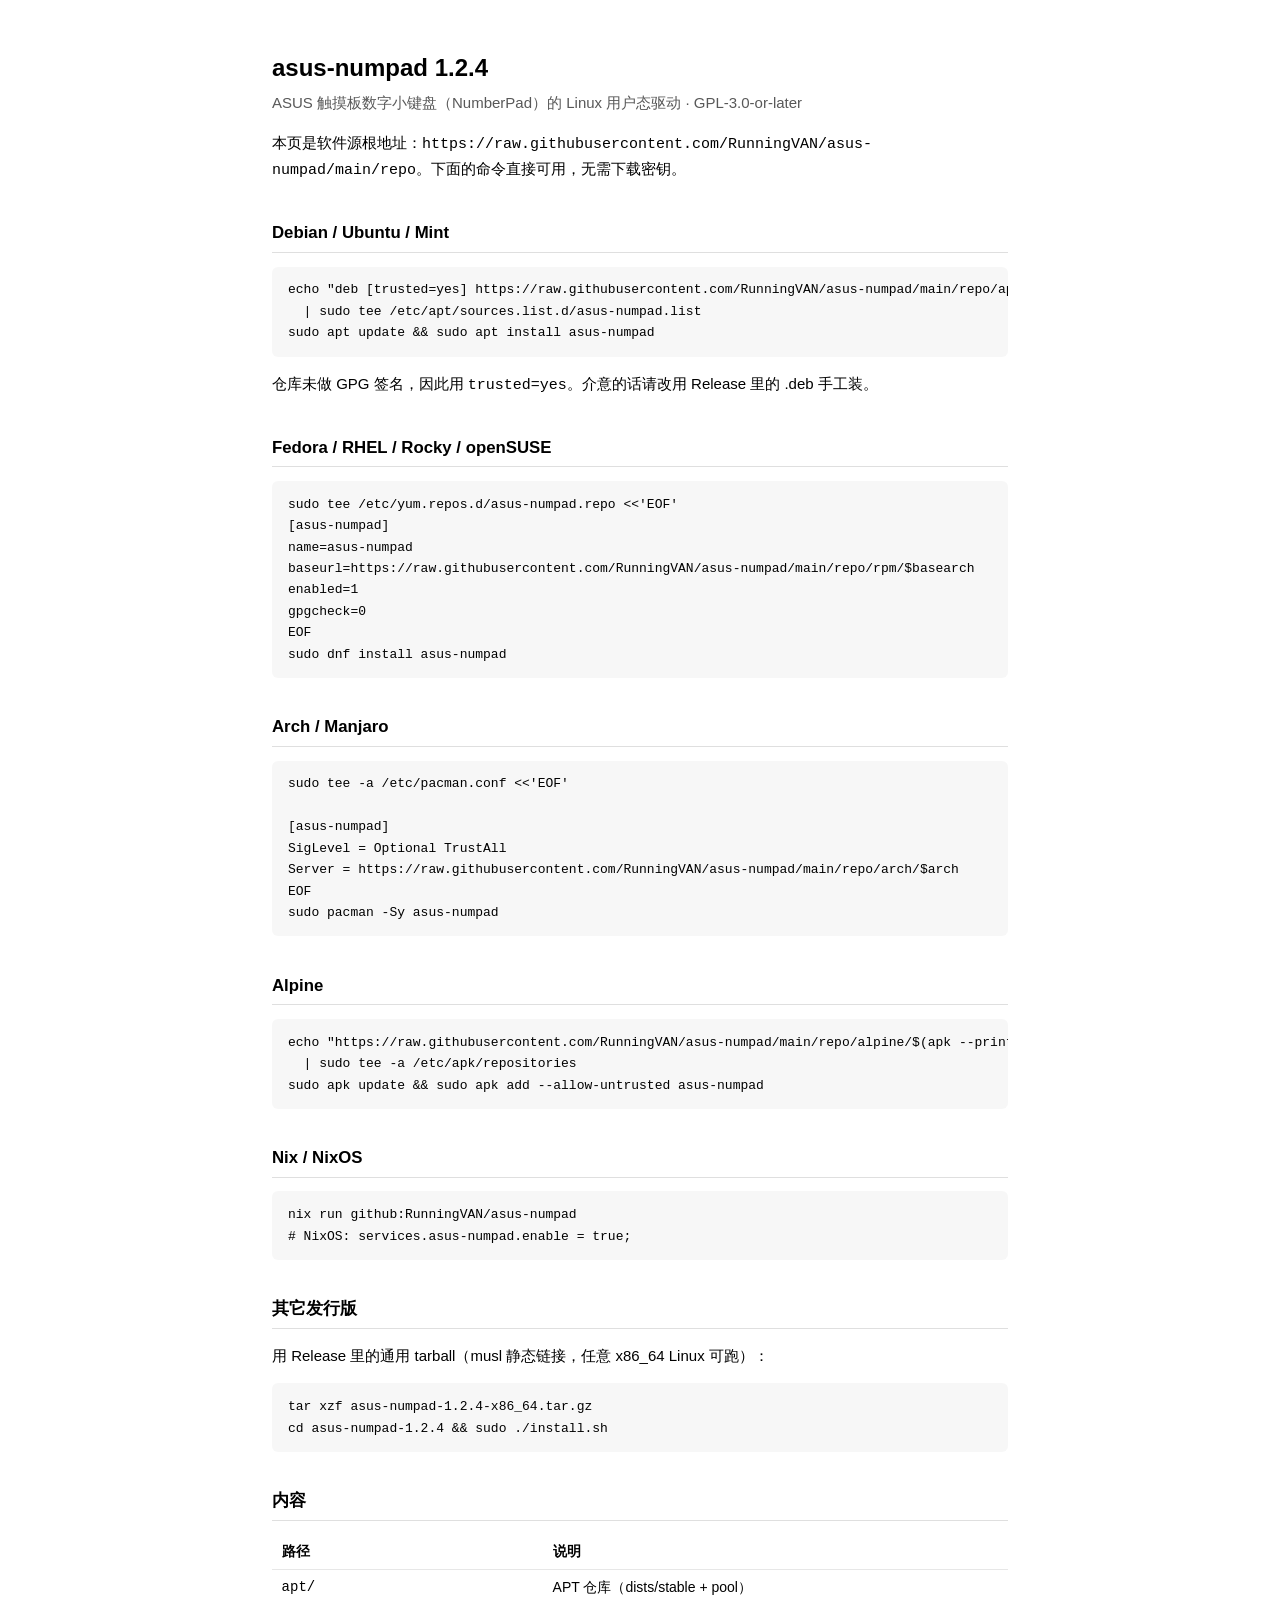
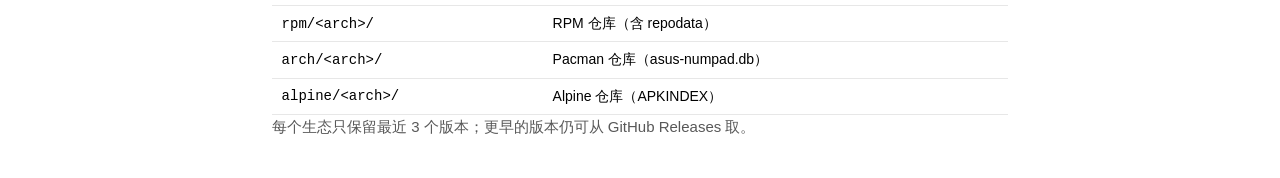
==== repo/index.html @ ed6be242 "chore(repo): 更新软件源索引至 1.2.4" ====
<!DOCTYPE html>
<html lang="zh-CN">
<head>
<meta charset="utf-8">
<meta name="viewport" content="width=device-width, initial-scale=1">
<title>asus-numpad 1.2.4 软件源</title>
<style>
  :root { color-scheme: light dark; }
  body { font: 15px/1.65 -apple-system, "Segoe UI", "Noto Sans SC", sans-serif;
         max-width: 46rem; margin: 3rem auto; padding: 0 1.2rem; }
  h1 { font-size: 1.5rem; margin-bottom: .2rem; }
  .sub { opacity: .65; margin-top: 0; }
  h2 { font-size: 1.05rem; margin-top: 2.2rem; border-bottom: 1px solid #8884; padding-bottom: .3rem; }
  pre { background: #8881; padding: .8rem 1rem; border-radius: 6px; overflow-x: auto; font-size: 13px; }
  code { font-family: ui-monospace, SFMono-Regular, Menlo, monospace; }
  table { border-collapse: collapse; width: 100%; font-size: 14px; }
  th, td { text-align: left; padding: .35rem .6rem; border-bottom: 1px solid #8883; }
</style>
</head>
<body>
<h1>asus-numpad 1.2.4</h1>
<p class="sub">ASUS 触摸板数字小键盘（NumberPad）的 Linux 用户态驱动 · GPL-3.0-or-later</p>

<p>本页是软件源根地址：<code>https://raw.githubusercontent.com/RunningVAN/asus-numpad/main/repo</code>。下面的命令直接可用，无需下载密钥。</p>

<h2>Debian / Ubuntu / Mint</h2>
<pre><code>echo "deb [trusted=yes] https://raw.githubusercontent.com/RunningVAN/asus-numpad/main/repo/apt stable main" \
  | sudo tee /etc/apt/sources.list.d/asus-numpad.list
sudo apt update &amp;&amp; sudo apt install asus-numpad</code></pre>
<p>仓库未做 GPG 签名，因此用 <code>trusted=yes</code>。介意的话请改用 Release 里的 .deb 手工装。</p>

<h2>Fedora / RHEL / Rocky / openSUSE</h2>
<pre><code>sudo tee /etc/yum.repos.d/asus-numpad.repo &lt;&lt;'EOF'
[asus-numpad]
name=asus-numpad
baseurl=https://raw.githubusercontent.com/RunningVAN/asus-numpad/main/repo/rpm/$basearch
enabled=1
gpgcheck=0
EOF
sudo dnf install asus-numpad</code></pre>

<h2>Arch / Manjaro</h2>
<pre><code>sudo tee -a /etc/pacman.conf &lt;&lt;'EOF'

[asus-numpad]
SigLevel = Optional TrustAll
Server = https://raw.githubusercontent.com/RunningVAN/asus-numpad/main/repo/arch/$arch
EOF
sudo pacman -Sy asus-numpad</code></pre>

<h2>Alpine</h2>
<pre><code>echo "https://raw.githubusercontent.com/RunningVAN/asus-numpad/main/repo/alpine/$(apk --print-arch)" \
  | sudo tee -a /etc/apk/repositories
sudo apk update &amp;&amp; sudo apk add --allow-untrusted asus-numpad</code></pre>

<h2>Nix / NixOS</h2>
<pre><code>nix run github:RunningVAN/asus-numpad
# NixOS: services.asus-numpad.enable = true;</code></pre>

<h2>其它发行版</h2>
<p>用 Release 里的通用 tarball（musl 静态链接，任意 x86_64 Linux 可跑）：</p>
<pre><code>tar xzf asus-numpad-1.2.4-x86_64.tar.gz
cd asus-numpad-1.2.4 &amp;&amp; sudo ./install.sh</code></pre>

<h2>内容</h2>
<table>
<tr><th>路径</th><th>说明</th></tr>
<tr><td><code>apt/</code></td><td>APT 仓库（dists/stable + pool）</td></tr>
<tr><td><code>rpm/&lt;arch&gt;/</code></td><td>RPM 仓库（含 repodata）</td></tr>
<tr><td><code>arch/&lt;arch&gt;/</code></td><td>Pacman 仓库（asus-numpad.db）</td></tr>
<tr><td><code>alpine/&lt;arch&gt;/</code></td><td>Alpine 仓库（APKINDEX）</td></tr>
</table>
<p class="sub">每个生态只保留最近 3 个版本；更早的版本仍可从 GitHub Releases 取。</p>
</body>
</html>
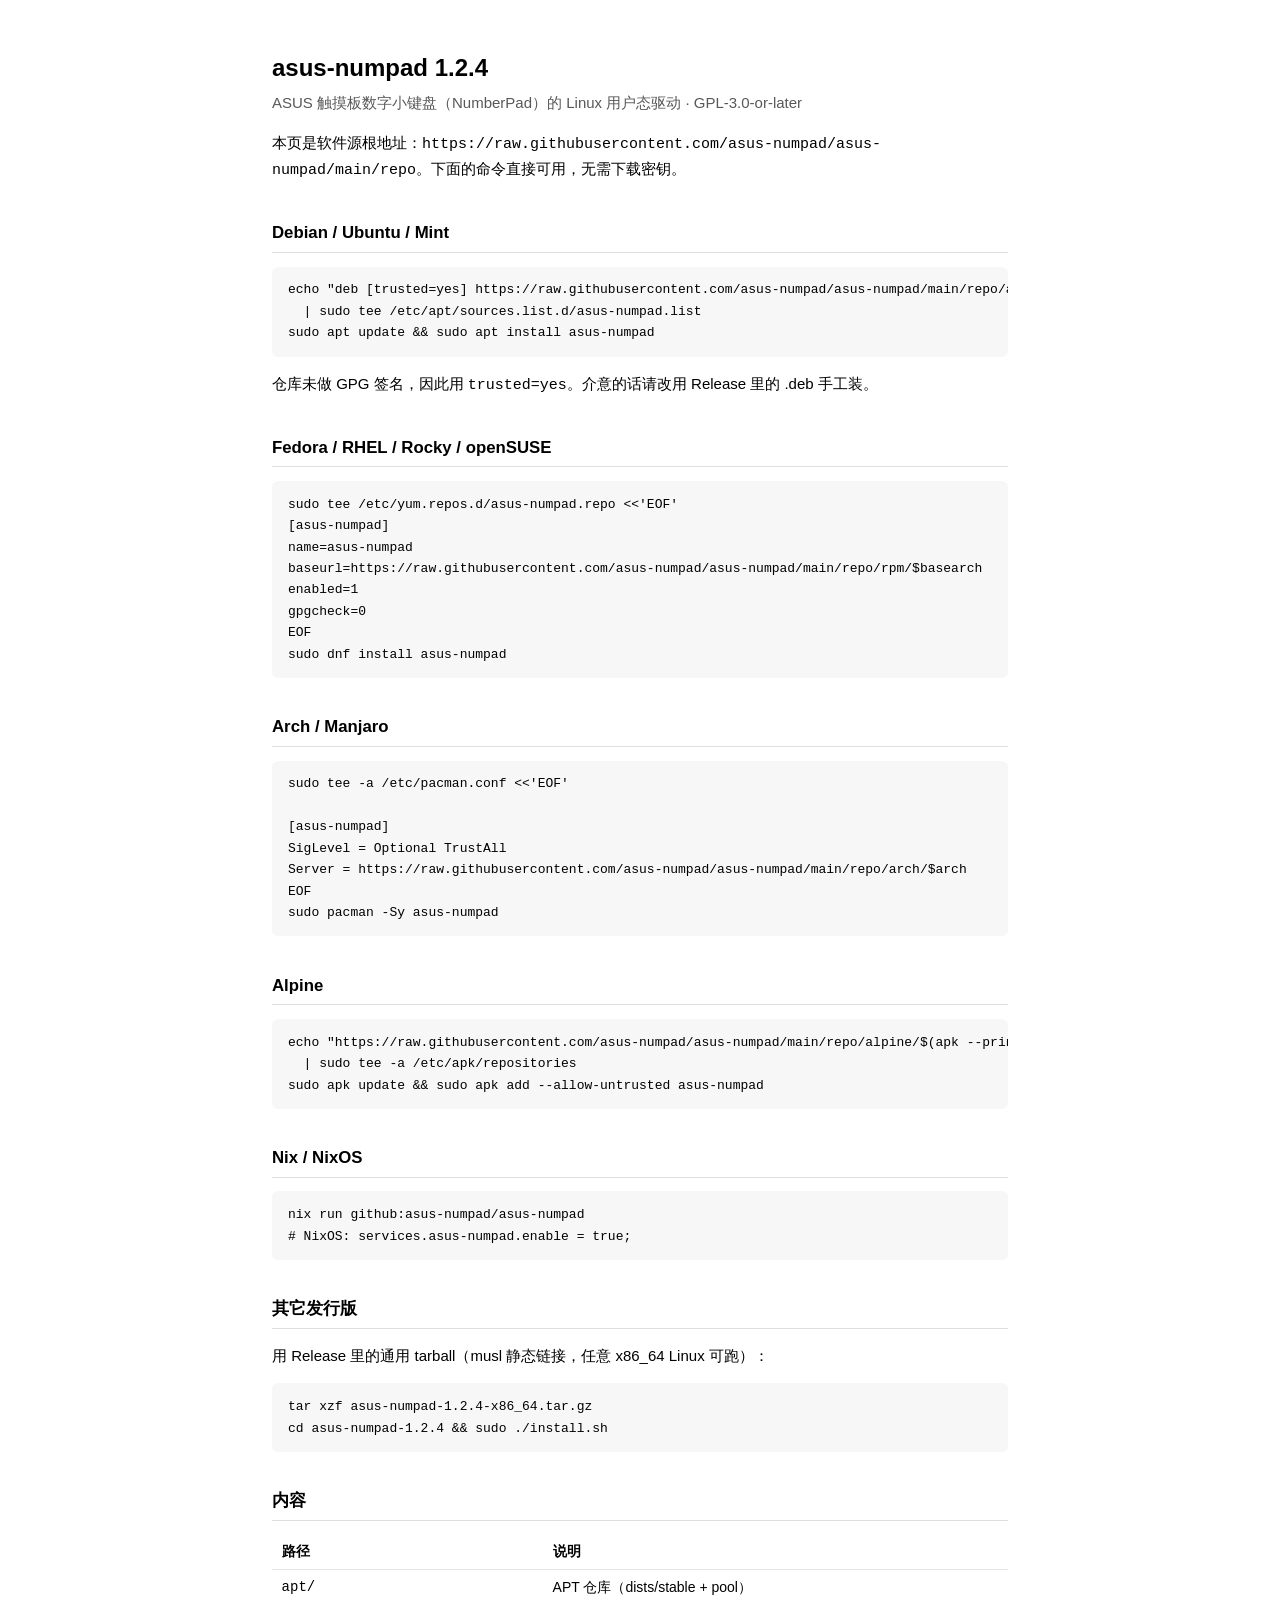
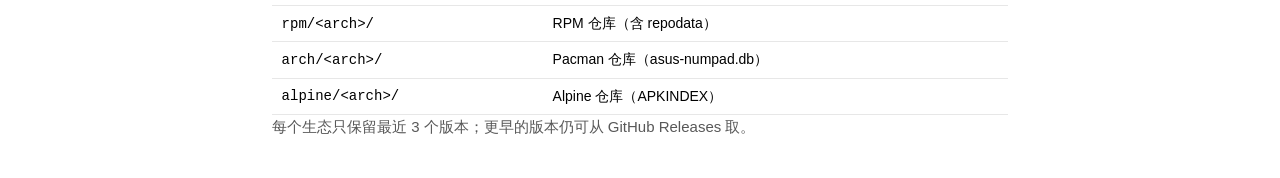
==== commit 98603529: "Restart the project under the asus-numpad organisation at 1.0.0 Move the repository to asus-numpad/a" ====
--- a/repo/index.html
+++ b/repo/index.html
@@ -21,10 +21,10 @@
 <h1>asus-numpad 1.2.4</h1>
 <p class="sub">ASUS 触摸板数字小键盘（NumberPad）的 Linux 用户态驱动 · GPL-3.0-or-later</p>
 
-<p>本页是软件源根地址：<code>https://raw.githubusercontent.com/RunningVAN/asus-numpad/main/repo</code>。下面的命令直接可用，无需下载密钥。</p>
+<p>本页是软件源根地址：<code>https://raw.githubusercontent.com/asus-numpad/asus-numpad/main/repo</code>。下面的命令直接可用，无需下载密钥。</p>
 
 <h2>Debian / Ubuntu / Mint</h2>
-<pre><code>echo "deb [trusted=yes] https://raw.githubusercontent.com/RunningVAN/asus-numpad/main/repo/apt stable main" \
+<pre><code>echo "deb [trusted=yes] https://raw.githubusercontent.com/asus-numpad/asus-numpad/main/repo/apt stable main" \
   | sudo tee /etc/apt/sources.list.d/asus-numpad.list
 sudo apt update &amp;&amp; sudo apt install asus-numpad</code></pre>
 <p>仓库未做 GPG 签名，因此用 <code>trusted=yes</code>。介意的话请改用 Release 里的 .deb 手工装。</p>
@@ -33,7 +33,7 @@
 <pre><code>sudo tee /etc/yum.repos.d/asus-numpad.repo &lt;&lt;'EOF'
 [asus-numpad]
 name=asus-numpad
-baseurl=https://raw.githubusercontent.com/RunningVAN/asus-numpad/main/repo/rpm/$basearch
+baseurl=https://raw.githubusercontent.com/asus-numpad/asus-numpad/main/repo/rpm/$basearch
 enabled=1
 gpgcheck=0
 EOF
@@ -44,17 +44,17 @@
 
 [asus-numpad]
 SigLevel = Optional TrustAll
-Server = https://raw.githubusercontent.com/RunningVAN/asus-numpad/main/repo/arch/$arch
+Server = https://raw.githubusercontent.com/asus-numpad/asus-numpad/main/repo/arch/$arch
 EOF
 sudo pacman -Sy asus-numpad</code></pre>
 
 <h2>Alpine</h2>
-<pre><code>echo "https://raw.githubusercontent.com/RunningVAN/asus-numpad/main/repo/alpine/$(apk --print-arch)" \
+<pre><code>echo "https://raw.githubusercontent.com/asus-numpad/asus-numpad/main/repo/alpine/$(apk --print-arch)" \
   | sudo tee -a /etc/apk/repositories
 sudo apk update &amp;&amp; sudo apk add --allow-untrusted asus-numpad</code></pre>
 
 <h2>Nix / NixOS</h2>
-<pre><code>nix run github:RunningVAN/asus-numpad
+<pre><code>nix run github:asus-numpad/asus-numpad
 # NixOS: services.asus-numpad.enable = true;</code></pre>
 
 <h2>其它发行版</h2>
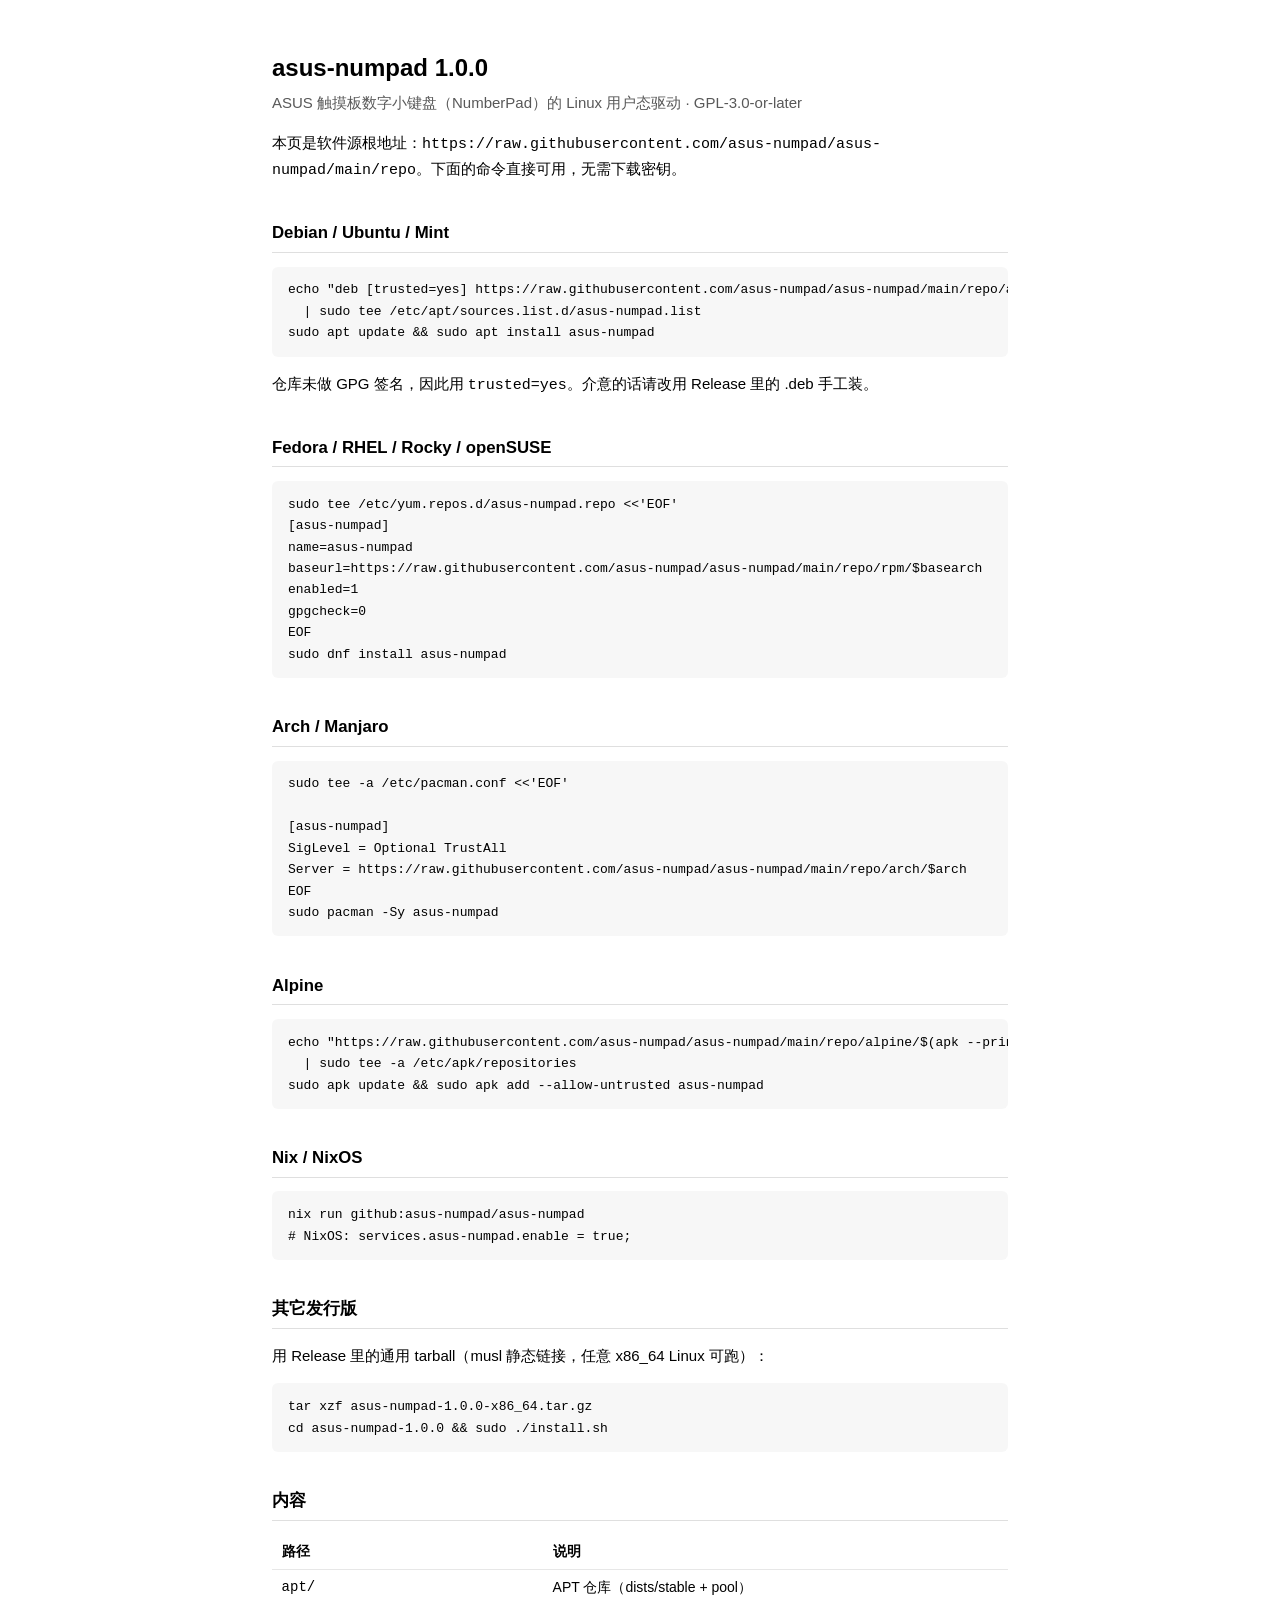
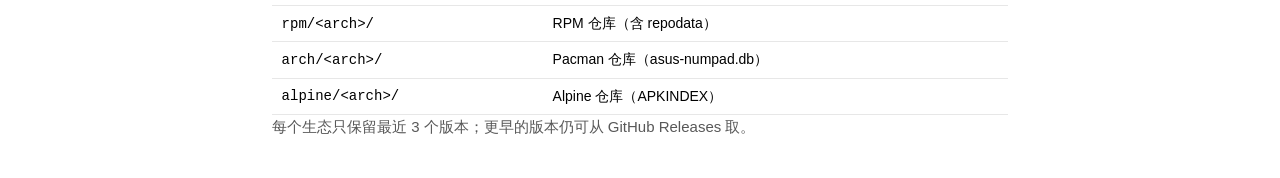
==== commit b0db5363: "chore(repo): 更新软件源索引至 1.0.0" ====
--- a/repo/index.html
+++ b/repo/index.html
@@ -3,7 +3,7 @@
 <head>
 <meta charset="utf-8">
 <meta name="viewport" content="width=device-width, initial-scale=1">
-<title>asus-numpad 1.2.4 软件源</title>
+<title>asus-numpad 1.0.0 软件源</title>
 <style>
   :root { color-scheme: light dark; }
   body { font: 15px/1.65 -apple-system, "Segoe UI", "Noto Sans SC", sans-serif;
@@ -18,7 +18,7 @@
 </style>
 </head>
 <body>
-<h1>asus-numpad 1.2.4</h1>
+<h1>asus-numpad 1.0.0</h1>
 <p class="sub">ASUS 触摸板数字小键盘（NumberPad）的 Linux 用户态驱动 · GPL-3.0-or-later</p>
 
 <p>本页是软件源根地址：<code>https://raw.githubusercontent.com/asus-numpad/asus-numpad/main/repo</code>。下面的命令直接可用，无需下载密钥。</p>
@@ -59,8 +59,8 @@
 
 <h2>其它发行版</h2>
 <p>用 Release 里的通用 tarball（musl 静态链接，任意 x86_64 Linux 可跑）：</p>
-<pre><code>tar xzf asus-numpad-1.2.4-x86_64.tar.gz
-cd asus-numpad-1.2.4 &amp;&amp; sudo ./install.sh</code></pre>
+<pre><code>tar xzf asus-numpad-1.0.0-x86_64.tar.gz
+cd asus-numpad-1.0.0 &amp;&amp; sudo ./install.sh</code></pre>
 
 <h2>内容</h2>
 <table>
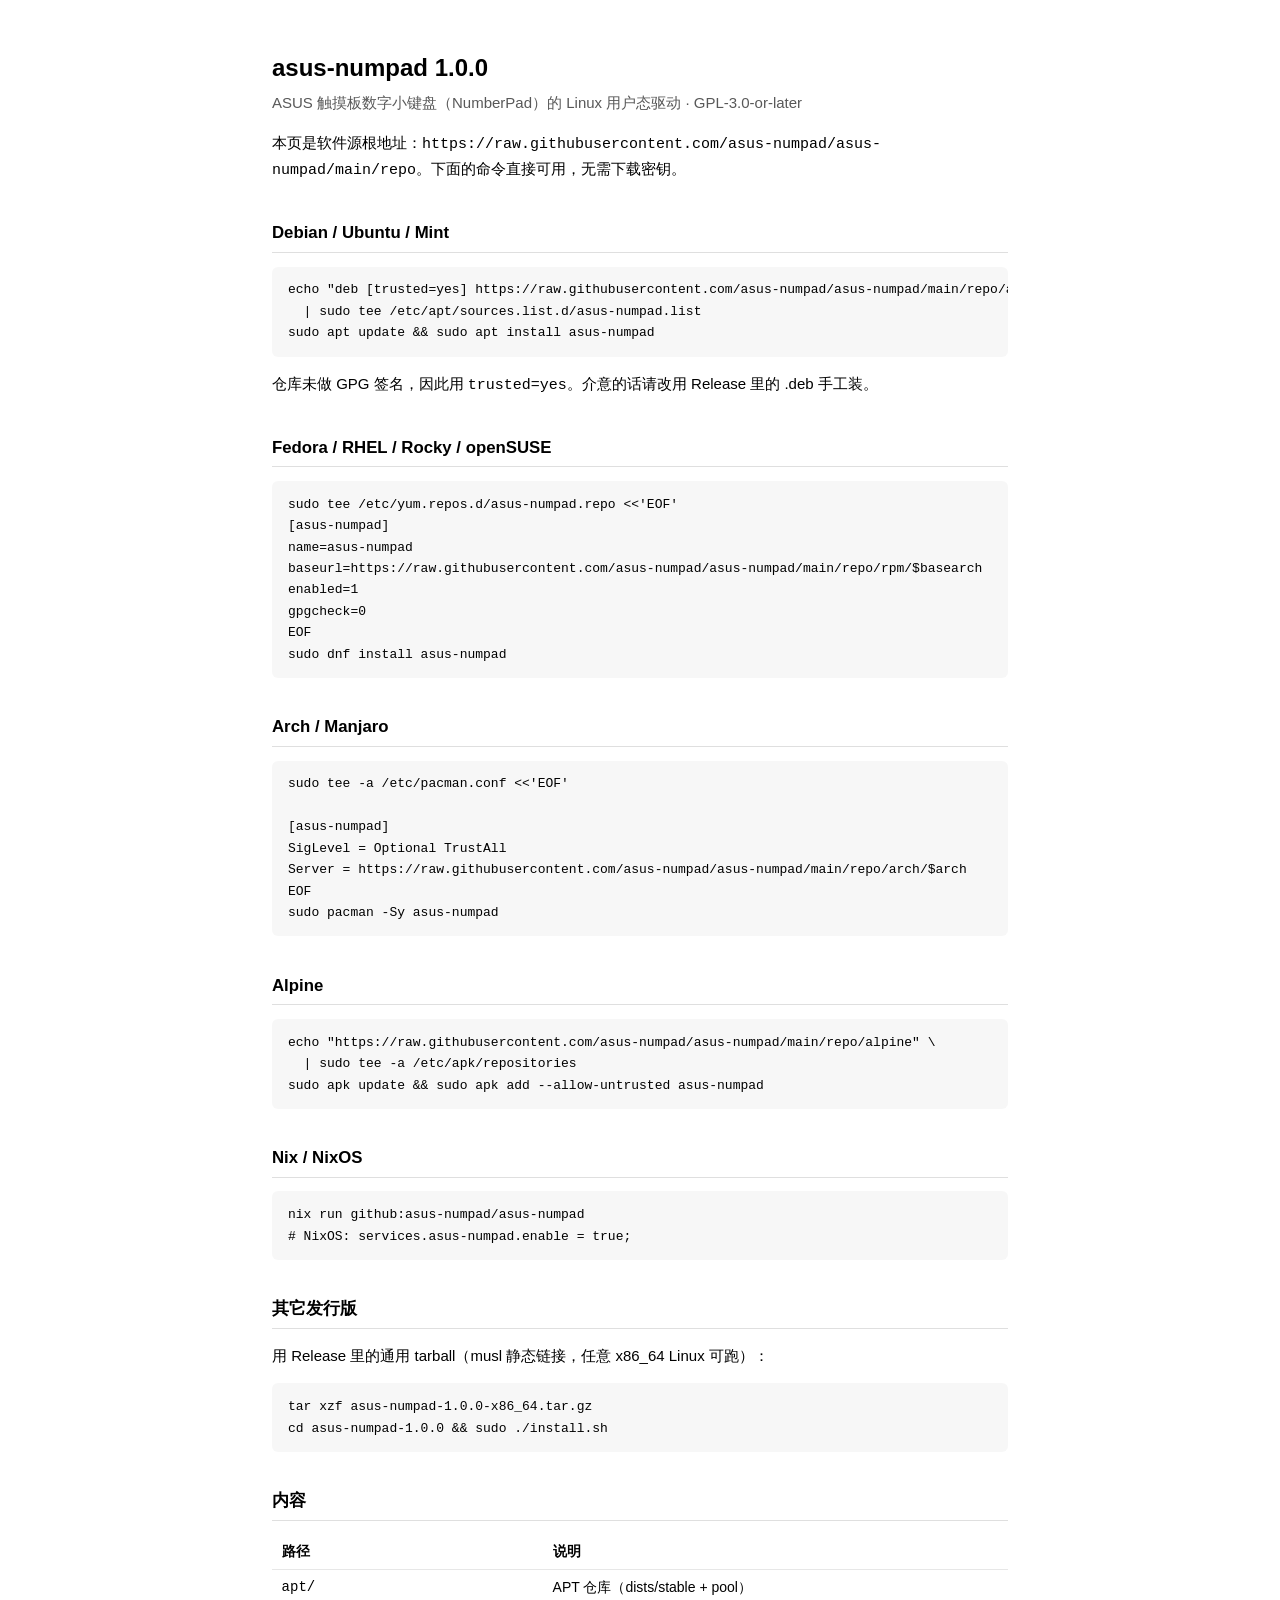
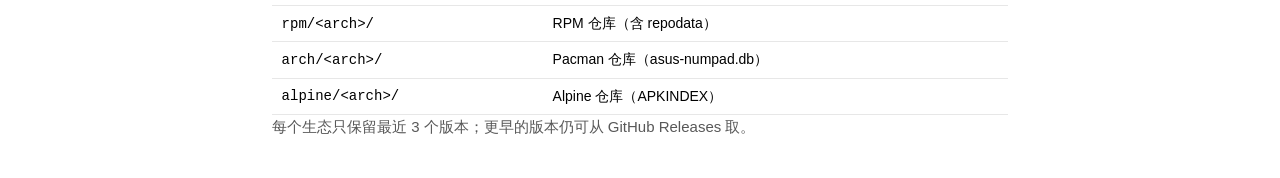
==== commit f7344c50: "fix(repo): pacman 补 db.sig 链接，apk 源地址去掉多拼的一层架构 第二轮发版 apt / dnf 已通过，pacman 与 apk 各剩一个结构性问题：  - pacman" ====
--- a/repo/index.html
+++ b/repo/index.html
@@ -49,7 +49,7 @@
 sudo pacman -Sy asus-numpad</code></pre>
 
 <h2>Alpine</h2>
-<pre><code>echo "https://raw.githubusercontent.com/asus-numpad/asus-numpad/main/repo/alpine/$(apk --print-arch)" \
+<pre><code>echo "https://raw.githubusercontent.com/asus-numpad/asus-numpad/main/repo/alpine" \
   | sudo tee -a /etc/apk/repositories
 sudo apk update &amp;&amp; sudo apk add --allow-untrusted asus-numpad</code></pre>
 
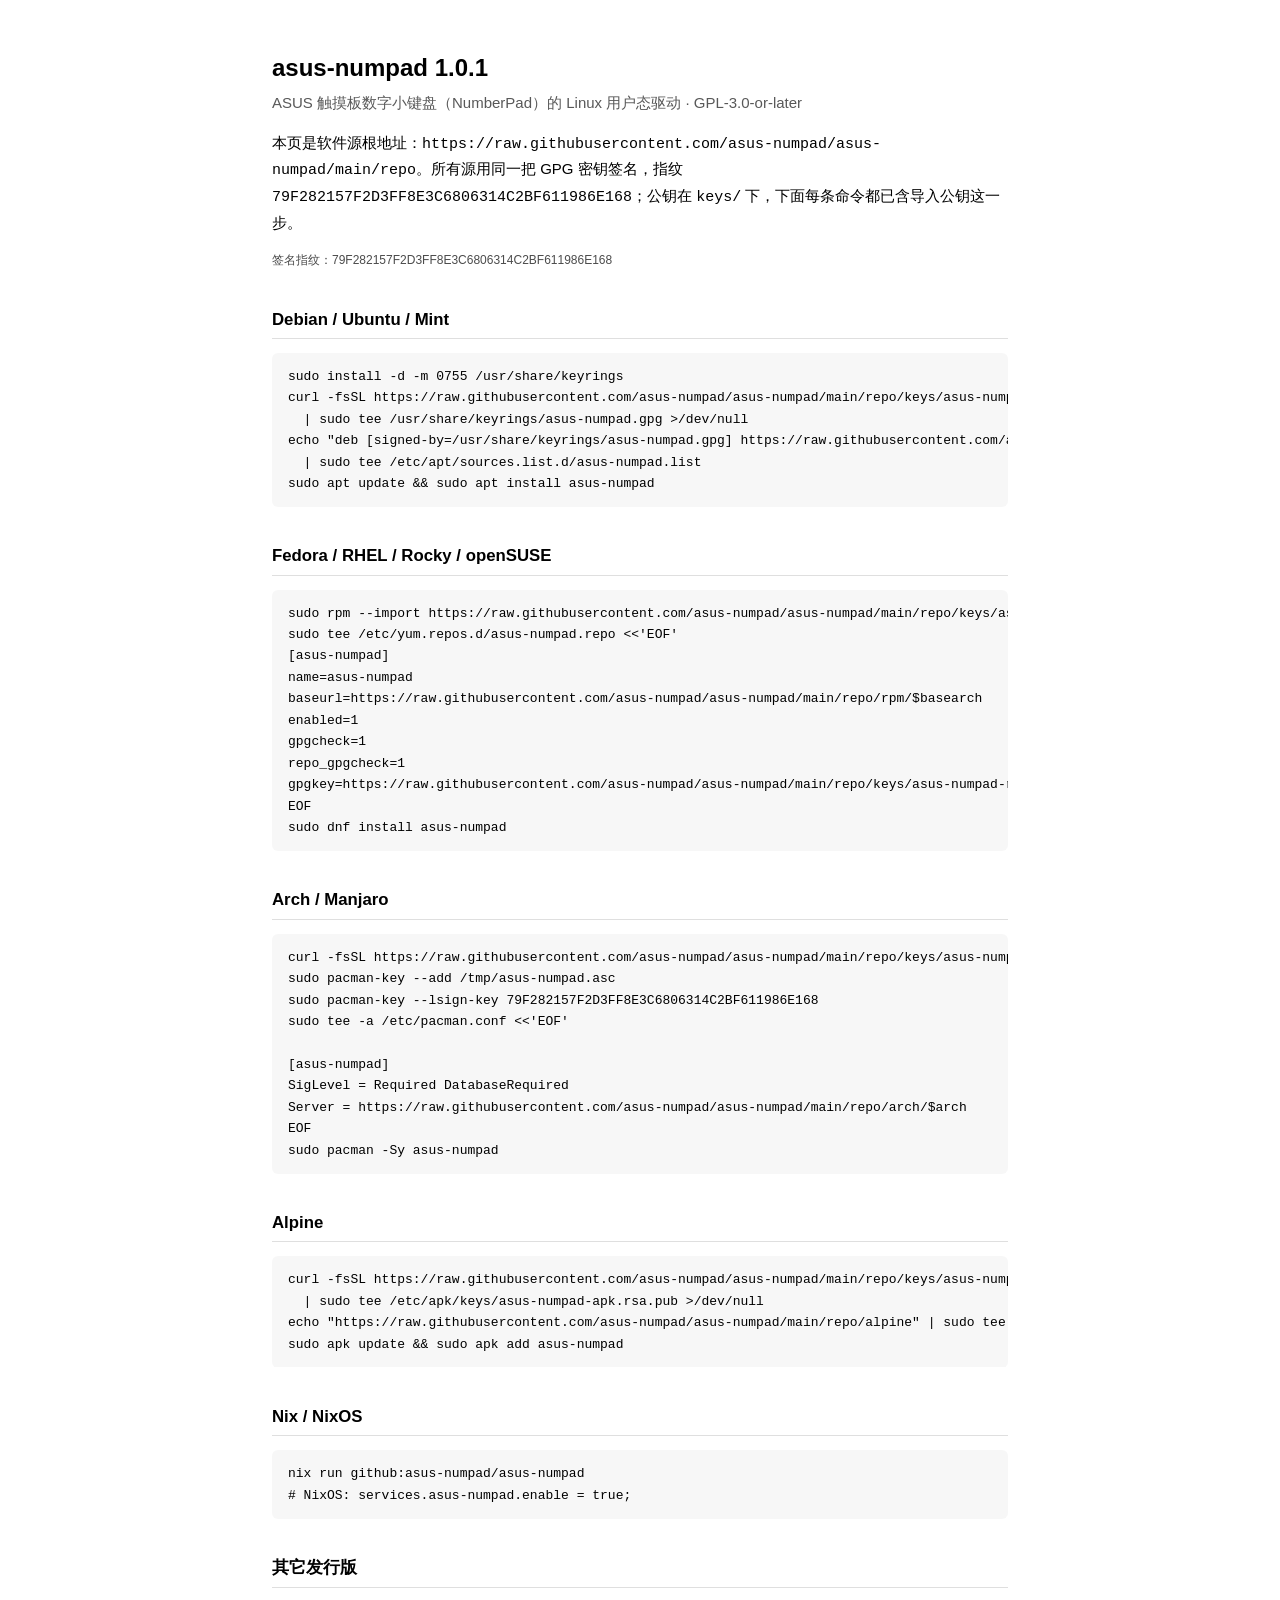
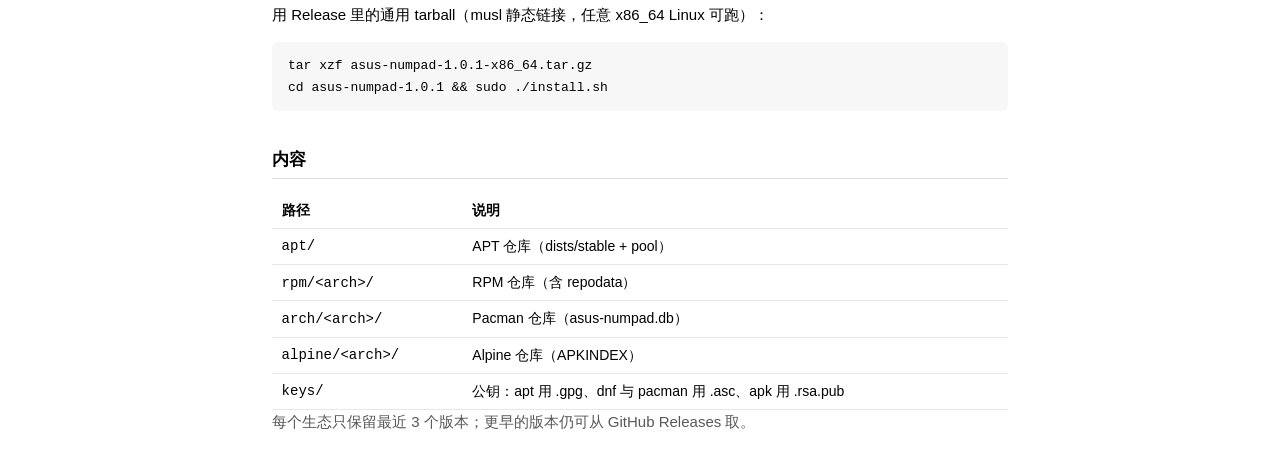
==== commit c4718583: "chore(repo): 更新软件源索引至 1.0.1" ====
--- a/repo/index.html
+++ b/repo/index.html
@@ -3,7 +3,7 @@
 <head>
 <meta charset="utf-8">
 <meta name="viewport" content="width=device-width, initial-scale=1">
-<title>asus-numpad 1.0.0 软件源</title>
+<title>asus-numpad 1.0.1 软件源</title>
 <style>
   :root { color-scheme: light dark; }
   body { font: 15px/1.65 -apple-system, "Segoe UI", "Noto Sans SC", sans-serif;
@@ -15,43 +15,54 @@
   code { font-family: ui-monospace, SFMono-Regular, Menlo, monospace; }
   table { border-collapse: collapse; width: 100%; font-size: 14px; }
   th, td { text-align: left; padding: .35rem .6rem; border-bottom: 1px solid #8883; }
+  .fp { font-size: 12px; word-break: break-all; opacity: .7; }
 </style>
 </head>
 <body>
-<h1>asus-numpad 1.0.0</h1>
+<h1>asus-numpad 1.0.1</h1>
 <p class="sub">ASUS 触摸板数字小键盘（NumberPad）的 Linux 用户态驱动 · GPL-3.0-or-later</p>
 
-<p>本页是软件源根地址：<code>https://raw.githubusercontent.com/asus-numpad/asus-numpad/main/repo</code>。下面的命令直接可用，无需下载密钥。</p>
+<p>本页是软件源根地址：<code>https://raw.githubusercontent.com/asus-numpad/asus-numpad/main/repo</code>。所有源用同一把 GPG 密钥签名，指纹 <code>79F282157F2D3FF8E3C6806314C2BF611986E168</code>；公钥在 <code>keys/</code> 下，下面每条命令都已含导入公钥这一步。</p>
+<p class="fp">签名指纹：79F282157F2D3FF8E3C6806314C2BF611986E168</p>
 
 <h2>Debian / Ubuntu / Mint</h2>
-<pre><code>echo "deb [trusted=yes] https://raw.githubusercontent.com/asus-numpad/asus-numpad/main/repo/apt stable main" \
+<pre><code>sudo install -d -m 0755 /usr/share/keyrings
+curl -fsSL https://raw.githubusercontent.com/asus-numpad/asus-numpad/main/repo/keys/asus-numpad-repo.gpg \
+  | sudo tee /usr/share/keyrings/asus-numpad.gpg >/dev/null
+echo "deb [signed-by=/usr/share/keyrings/asus-numpad.gpg] https://raw.githubusercontent.com/asus-numpad/asus-numpad/main/repo/apt stable main" \
   | sudo tee /etc/apt/sources.list.d/asus-numpad.list
 sudo apt update &amp;&amp; sudo apt install asus-numpad</code></pre>
-<p>仓库未做 GPG 签名，因此用 <code>trusted=yes</code>。介意的话请改用 Release 里的 .deb 手工装。</p>
 
 <h2>Fedora / RHEL / Rocky / openSUSE</h2>
-<pre><code>sudo tee /etc/yum.repos.d/asus-numpad.repo &lt;&lt;'EOF'
+<pre><code>sudo rpm --import https://raw.githubusercontent.com/asus-numpad/asus-numpad/main/repo/keys/asus-numpad-repo.asc
+sudo tee /etc/yum.repos.d/asus-numpad.repo <<'EOF'
 [asus-numpad]
 name=asus-numpad
 baseurl=https://raw.githubusercontent.com/asus-numpad/asus-numpad/main/repo/rpm/$basearch
 enabled=1
-gpgcheck=0
+gpgcheck=1
+repo_gpgcheck=1
+gpgkey=https://raw.githubusercontent.com/asus-numpad/asus-numpad/main/repo/keys/asus-numpad-repo.asc
 EOF
 sudo dnf install asus-numpad</code></pre>
 
 <h2>Arch / Manjaro</h2>
-<pre><code>sudo tee -a /etc/pacman.conf &lt;&lt;'EOF'
+<pre><code>curl -fsSL https://raw.githubusercontent.com/asus-numpad/asus-numpad/main/repo/keys/asus-numpad-repo.asc -o /tmp/asus-numpad.asc
+sudo pacman-key --add /tmp/asus-numpad.asc
+sudo pacman-key --lsign-key 79F282157F2D3FF8E3C6806314C2BF611986E168
+sudo tee -a /etc/pacman.conf <<'EOF'
 
 [asus-numpad]
-SigLevel = Optional TrustAll
+SigLevel = Required DatabaseRequired
 Server = https://raw.githubusercontent.com/asus-numpad/asus-numpad/main/repo/arch/$arch
 EOF
 sudo pacman -Sy asus-numpad</code></pre>
 
 <h2>Alpine</h2>
-<pre><code>echo "https://raw.githubusercontent.com/asus-numpad/asus-numpad/main/repo/alpine" \
-  | sudo tee -a /etc/apk/repositories
-sudo apk update &amp;&amp; sudo apk add --allow-untrusted asus-numpad</code></pre>
+<pre><code>curl -fsSL https://raw.githubusercontent.com/asus-numpad/asus-numpad/main/repo/keys/asus-numpad-apk.rsa.pub \
+  | sudo tee /etc/apk/keys/asus-numpad-apk.rsa.pub >/dev/null
+echo "https://raw.githubusercontent.com/asus-numpad/asus-numpad/main/repo/alpine" | sudo tee -a /etc/apk/repositories
+sudo apk update &amp;&amp; sudo apk add asus-numpad</code></pre>
 
 <h2>Nix / NixOS</h2>
 <pre><code>nix run github:asus-numpad/asus-numpad
@@ -59,8 +70,8 @@
 
 <h2>其它发行版</h2>
 <p>用 Release 里的通用 tarball（musl 静态链接，任意 x86_64 Linux 可跑）：</p>
-<pre><code>tar xzf asus-numpad-1.0.0-x86_64.tar.gz
-cd asus-numpad-1.0.0 &amp;&amp; sudo ./install.sh</code></pre>
+<pre><code>tar xzf asus-numpad-1.0.1-x86_64.tar.gz
+cd asus-numpad-1.0.1 &amp;&amp; sudo ./install.sh</code></pre>
 
 <h2>内容</h2>
 <table>
@@ -69,6 +80,7 @@
 <tr><td><code>rpm/&lt;arch&gt;/</code></td><td>RPM 仓库（含 repodata）</td></tr>
 <tr><td><code>arch/&lt;arch&gt;/</code></td><td>Pacman 仓库（asus-numpad.db）</td></tr>
 <tr><td><code>alpine/&lt;arch&gt;/</code></td><td>Alpine 仓库（APKINDEX）</td></tr>
+<tr><td><code>keys/</code></td><td>公钥：apt 用 .gpg、dnf 与 pacman 用 .asc、apk 用 .rsa.pub</td></tr>
 </table>
 <p class="sub">每个生态只保留最近 3 个版本；更早的版本仍可从 GitHub Releases 取。</p>
 </body>
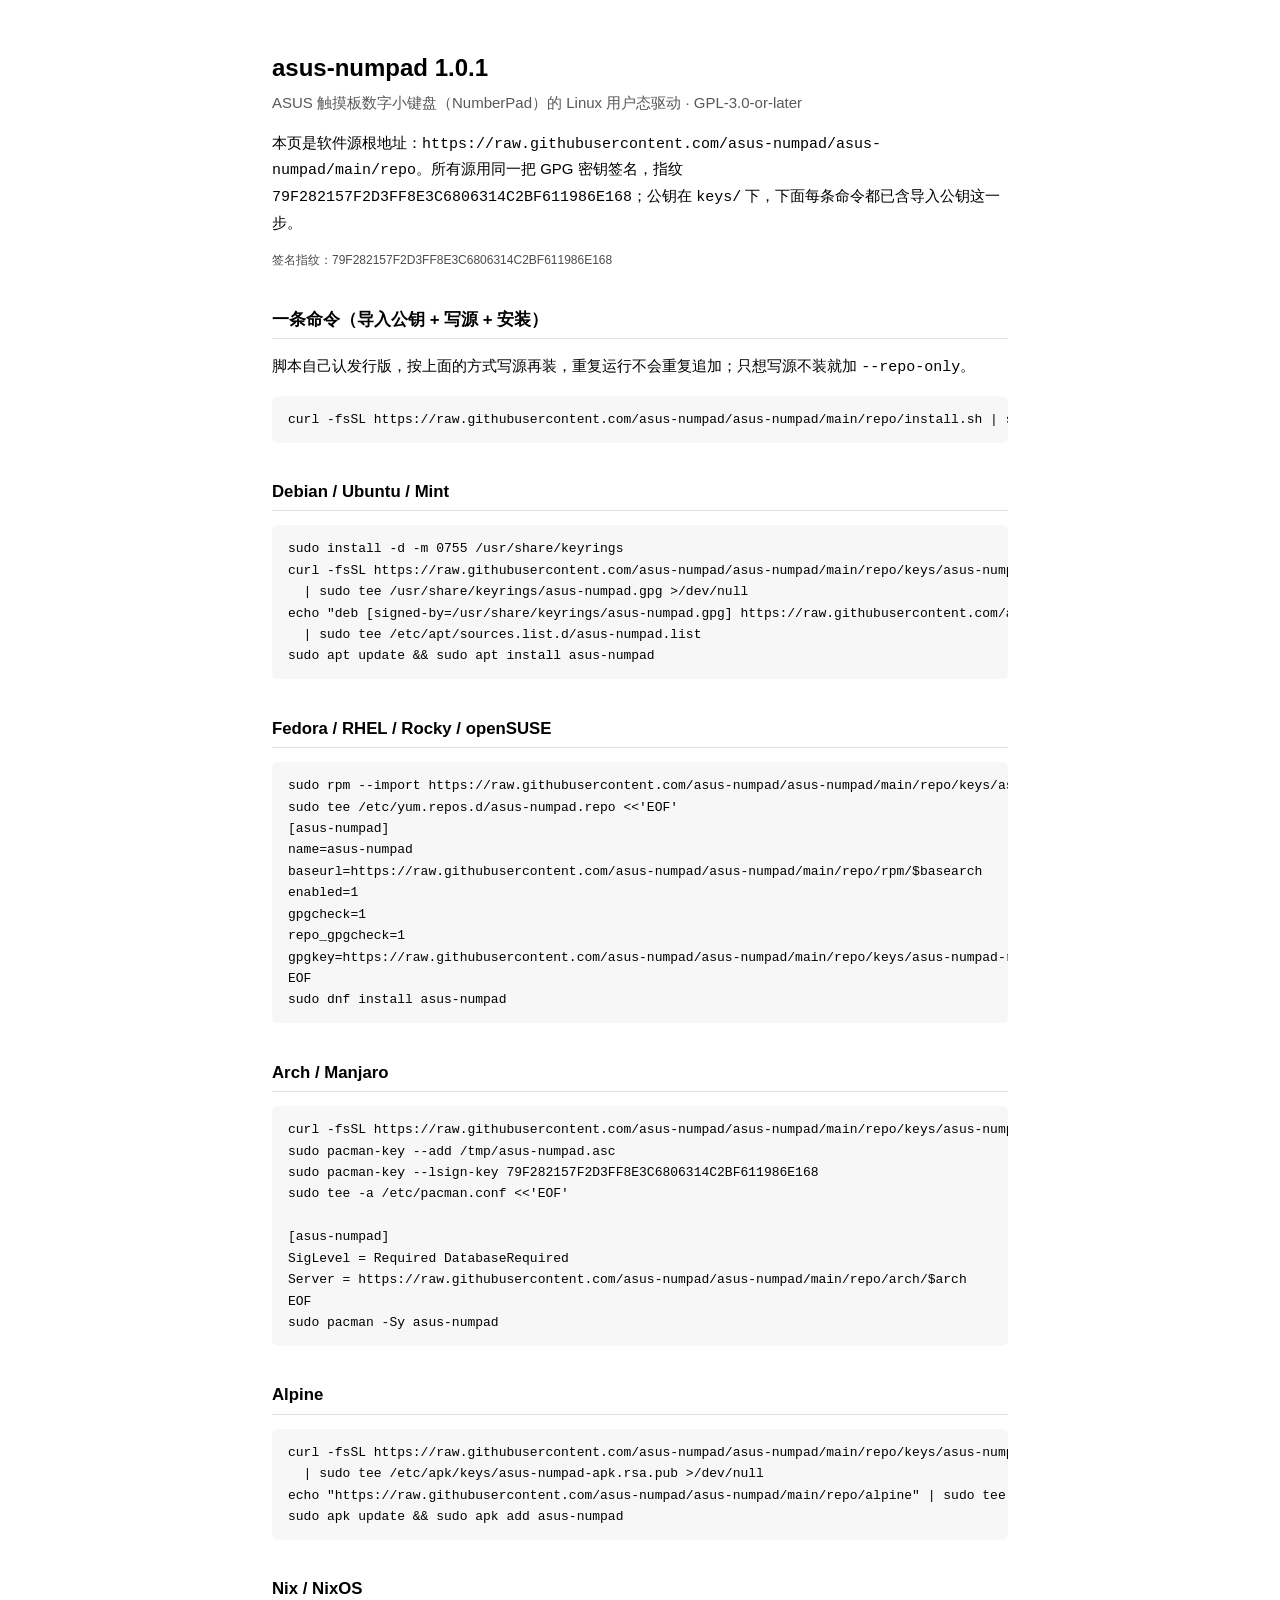
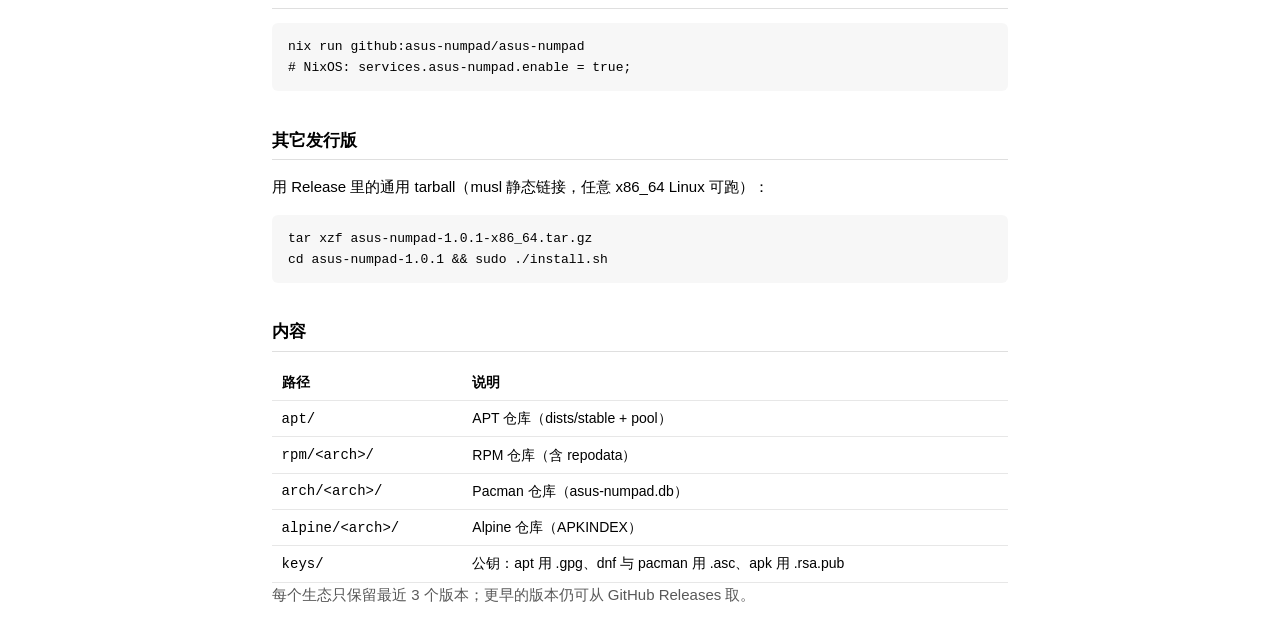
==== commit 5d33021f: "feat(repo): 提供 install.sh，一条命令完成导入公钥+写源+安装 - tools/repo-gen.sh 生成 repo/install.sh（POSIX sh，自动识别 apt/" ====
--- a/repo/index.html
+++ b/repo/index.html
@@ -24,6 +24,10 @@
 
 <p>本页是软件源根地址：<code>https://raw.githubusercontent.com/asus-numpad/asus-numpad/main/repo</code>。所有源用同一把 GPG 密钥签名，指纹 <code>79F282157F2D3FF8E3C6806314C2BF611986E168</code>；公钥在 <code>keys/</code> 下，下面每条命令都已含导入公钥这一步。</p>
 <p class="fp">签名指纹：79F282157F2D3FF8E3C6806314C2BF611986E168</p>
+
+<h2>一条命令（导入公钥 + 写源 + 安装）</h2>
+<p>脚本自己认发行版，按上面的方式写源再装，重复运行不会重复追加；只想写源不装就加 <code>--repo-only</code>。</p>
+<pre><code>curl -fsSL https://raw.githubusercontent.com/asus-numpad/asus-numpad/main/repo/install.sh | sudo sh</code></pre>
 
 <h2>Debian / Ubuntu / Mint</h2>
 <pre><code>sudo install -d -m 0755 /usr/share/keyrings
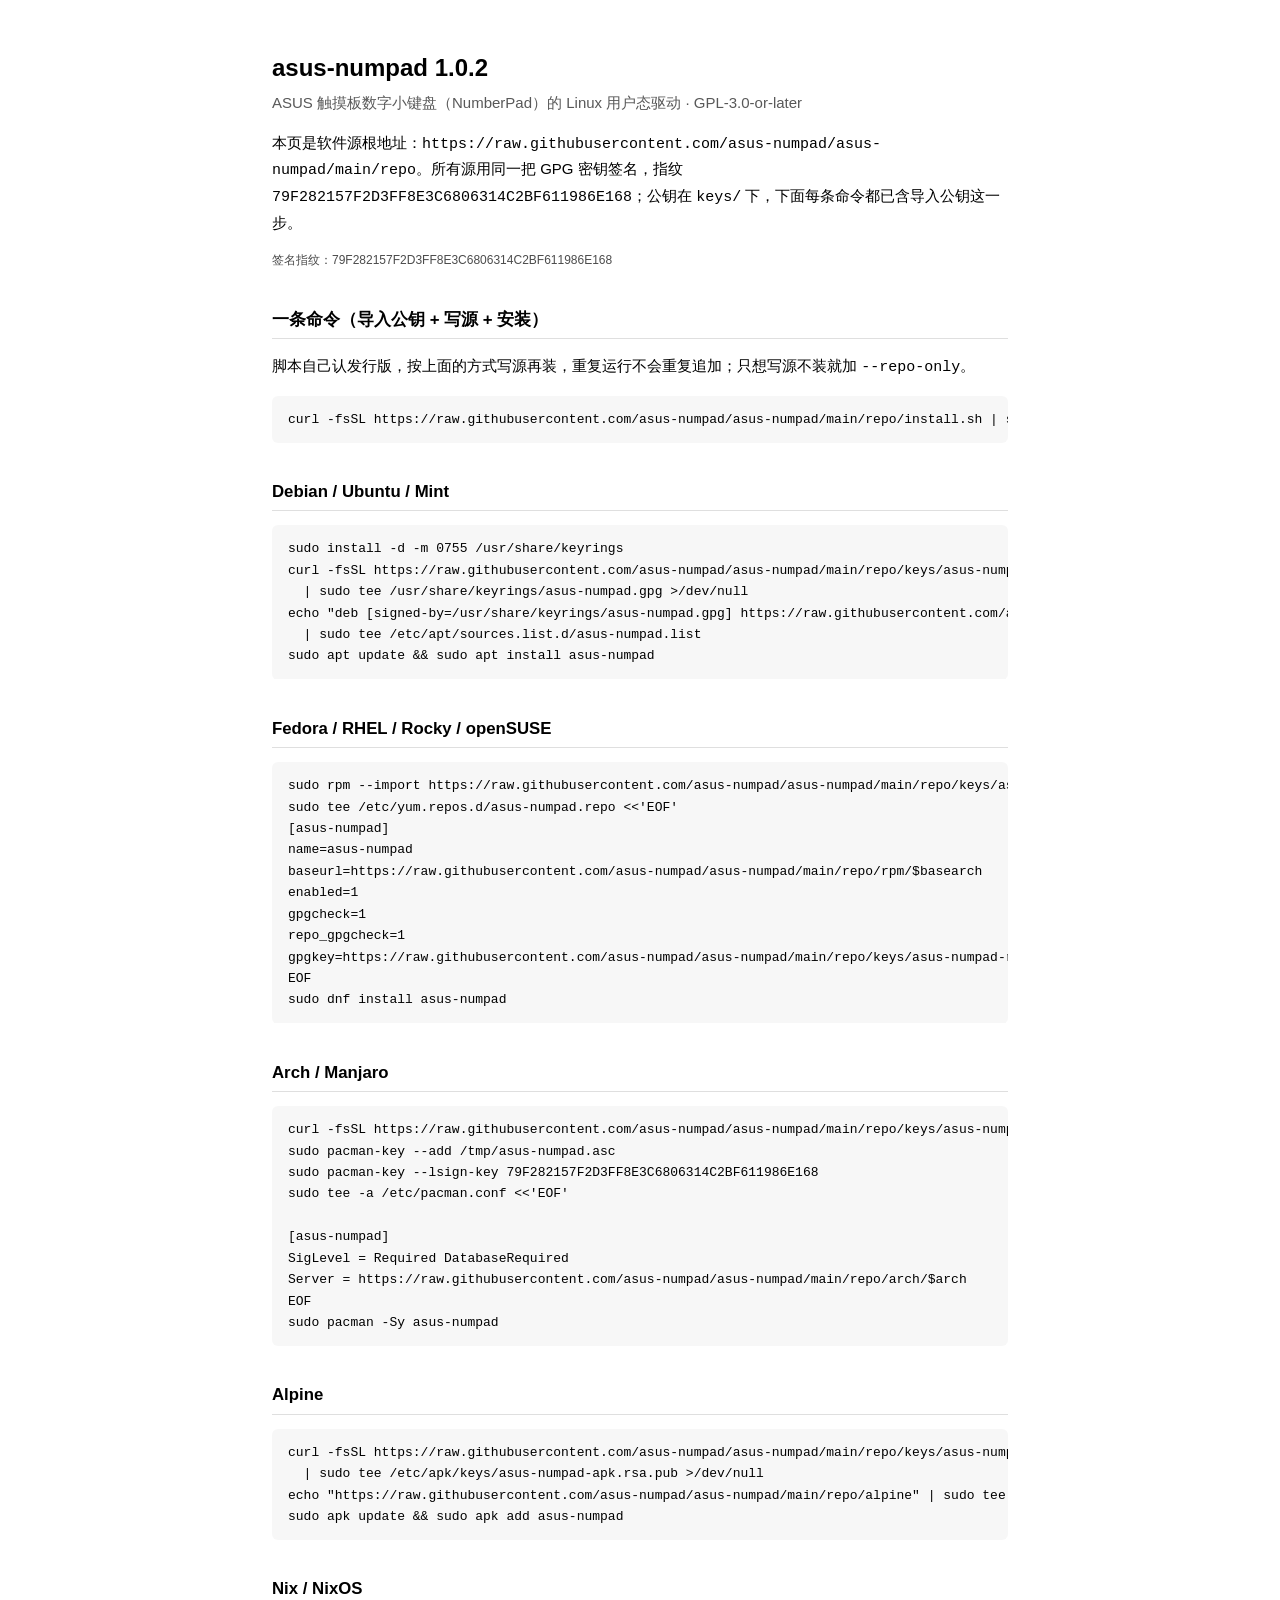
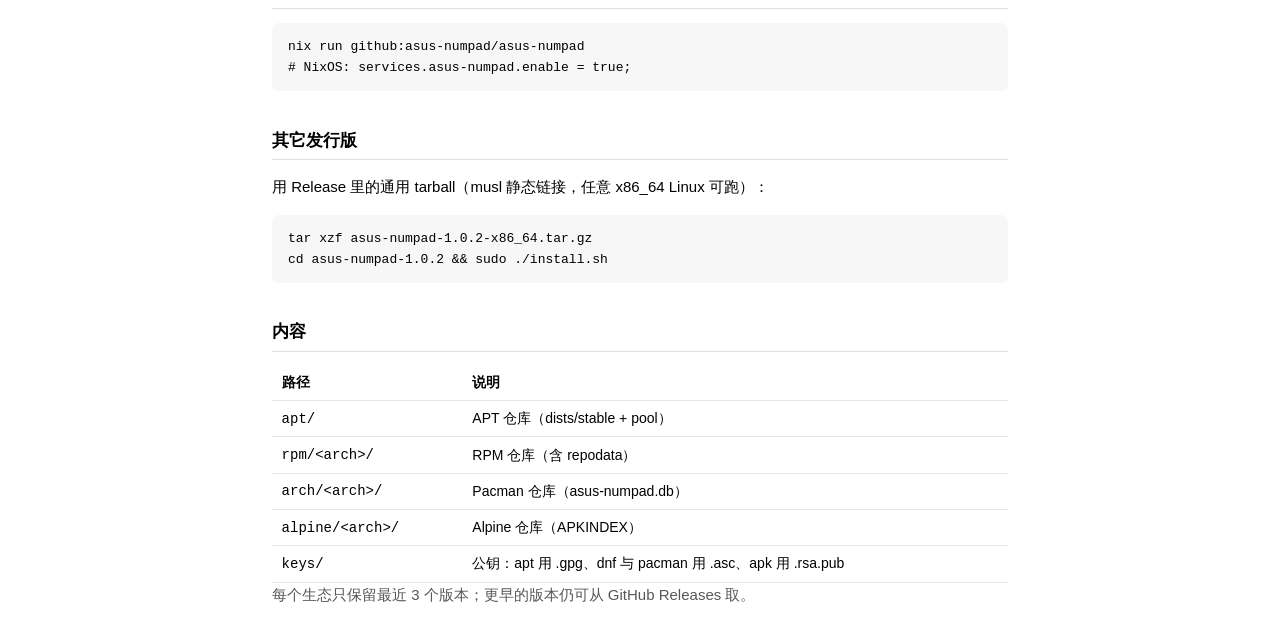
==== commit 8f95768a: "chore(repo): 更新软件源索引至 1.0.2" ====
--- a/repo/index.html
+++ b/repo/index.html
@@ -3,7 +3,7 @@
 <head>
 <meta charset="utf-8">
 <meta name="viewport" content="width=device-width, initial-scale=1">
-<title>asus-numpad 1.0.1 软件源</title>
+<title>asus-numpad 1.0.2 软件源</title>
 <style>
   :root { color-scheme: light dark; }
   body { font: 15px/1.65 -apple-system, "Segoe UI", "Noto Sans SC", sans-serif;
@@ -19,7 +19,7 @@
 </style>
 </head>
 <body>
-<h1>asus-numpad 1.0.1</h1>
+<h1>asus-numpad 1.0.2</h1>
 <p class="sub">ASUS 触摸板数字小键盘（NumberPad）的 Linux 用户态驱动 · GPL-3.0-or-later</p>
 
 <p>本页是软件源根地址：<code>https://raw.githubusercontent.com/asus-numpad/asus-numpad/main/repo</code>。所有源用同一把 GPG 密钥签名，指纹 <code>79F282157F2D3FF8E3C6806314C2BF611986E168</code>；公钥在 <code>keys/</code> 下，下面每条命令都已含导入公钥这一步。</p>
@@ -74,8 +74,8 @@
 
 <h2>其它发行版</h2>
 <p>用 Release 里的通用 tarball（musl 静态链接，任意 x86_64 Linux 可跑）：</p>
-<pre><code>tar xzf asus-numpad-1.0.1-x86_64.tar.gz
-cd asus-numpad-1.0.1 &amp;&amp; sudo ./install.sh</code></pre>
+<pre><code>tar xzf asus-numpad-1.0.2-x86_64.tar.gz
+cd asus-numpad-1.0.2 &amp;&amp; sudo ./install.sh</code></pre>
 
 <h2>内容</h2>
 <table>
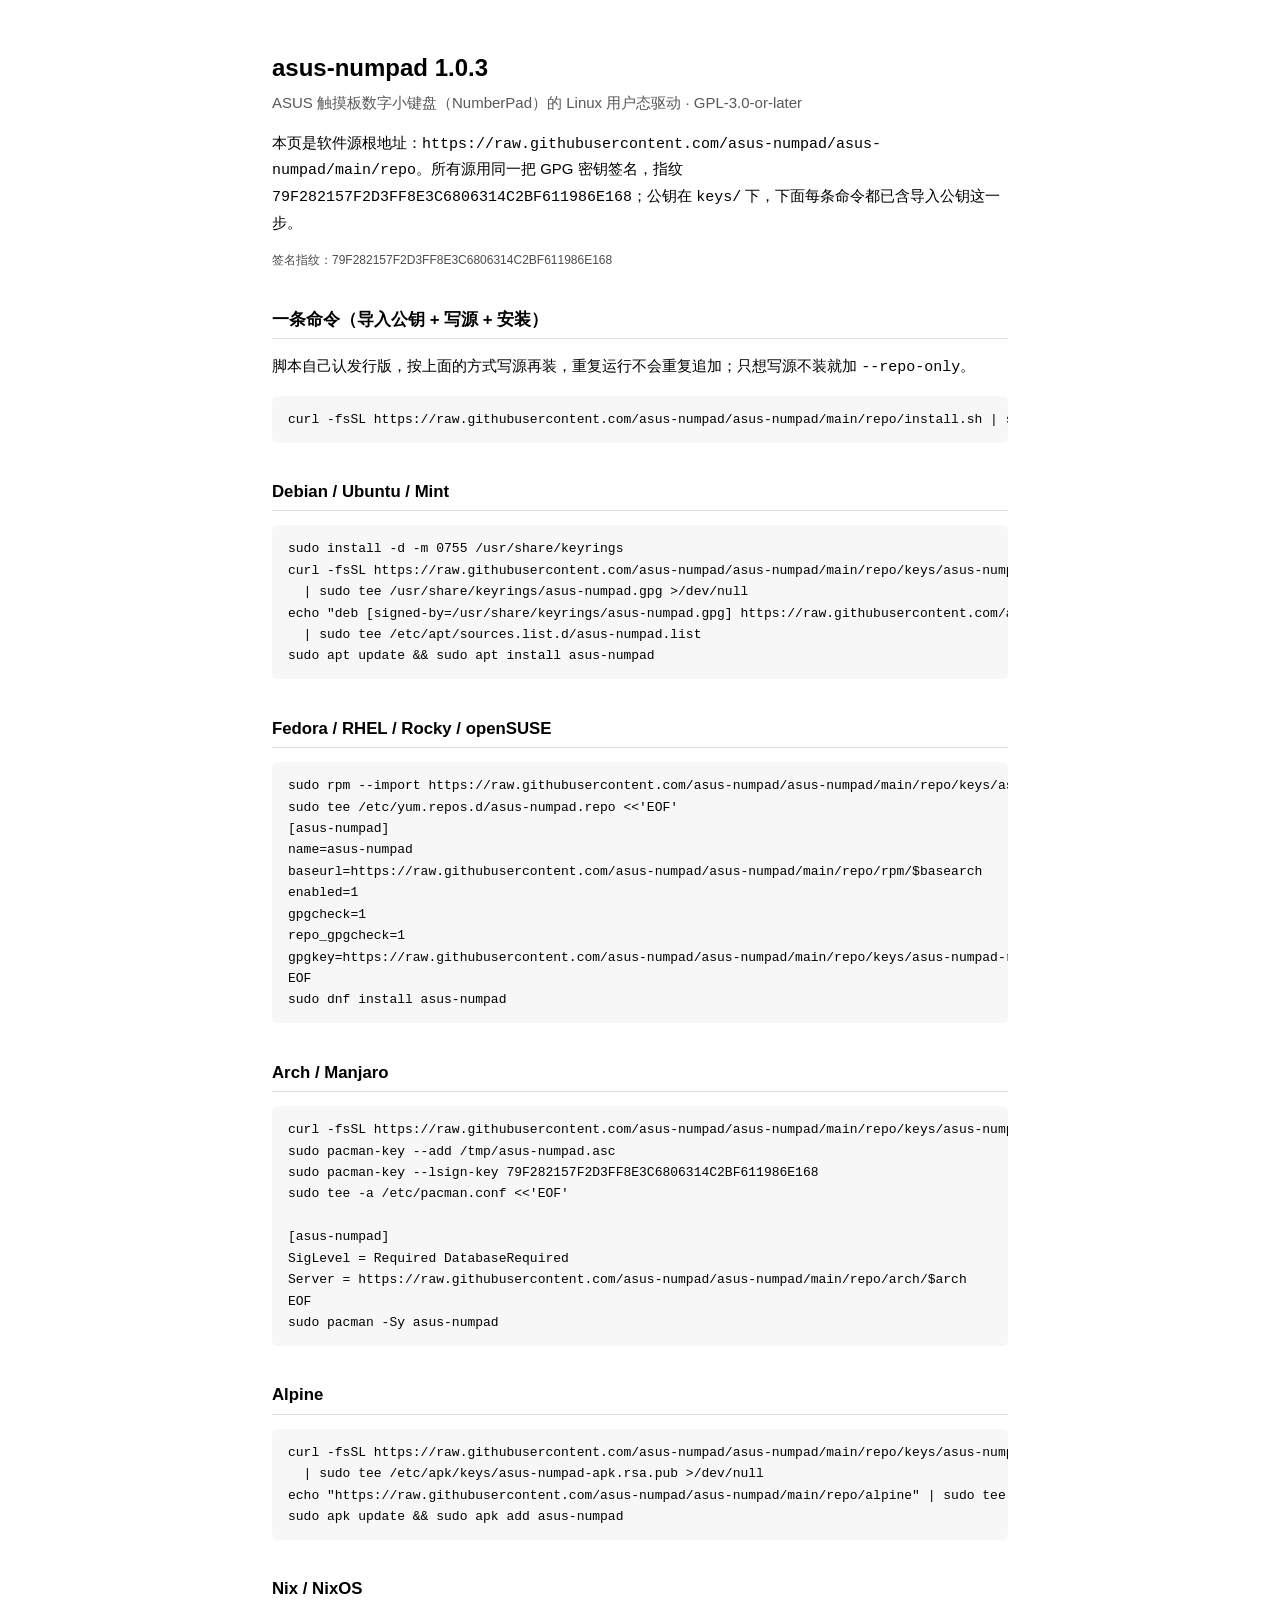
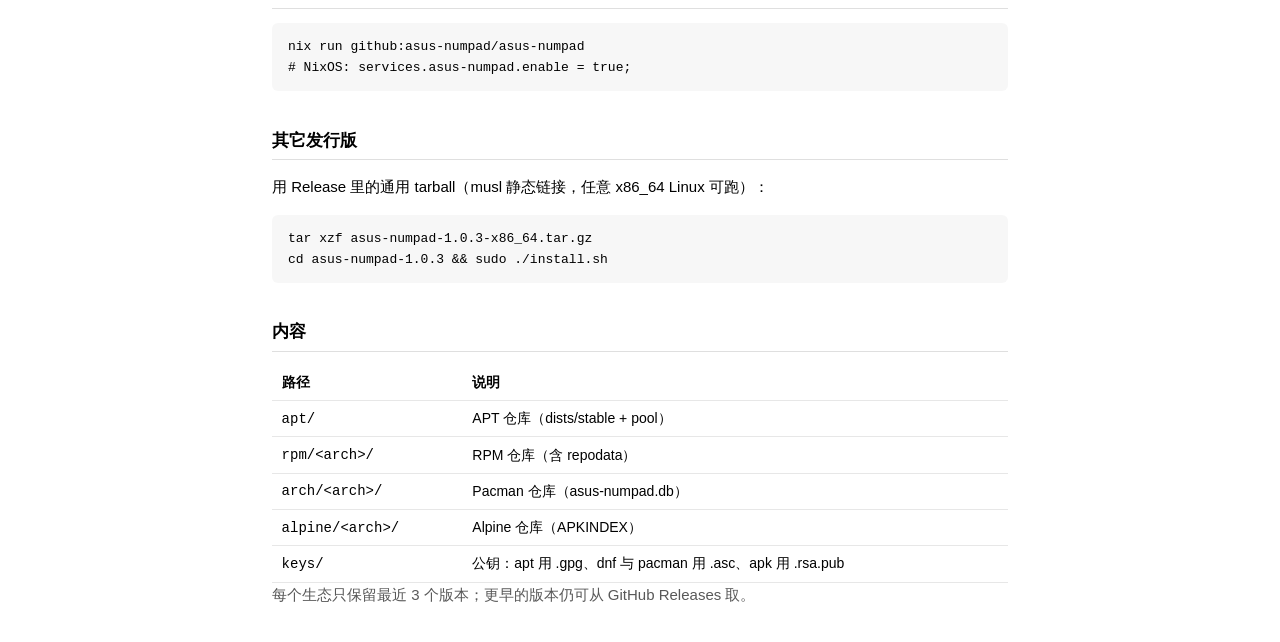
==== commit f848a141: "chore(repo): 更新软件源索引至 1.0.3" ====
--- a/repo/index.html
+++ b/repo/index.html
@@ -3,7 +3,7 @@
 <head>
 <meta charset="utf-8">
 <meta name="viewport" content="width=device-width, initial-scale=1">
-<title>asus-numpad 1.0.2 软件源</title>
+<title>asus-numpad 1.0.3 软件源</title>
 <style>
   :root { color-scheme: light dark; }
   body { font: 15px/1.65 -apple-system, "Segoe UI", "Noto Sans SC", sans-serif;
@@ -19,7 +19,7 @@
 </style>
 </head>
 <body>
-<h1>asus-numpad 1.0.2</h1>
+<h1>asus-numpad 1.0.3</h1>
 <p class="sub">ASUS 触摸板数字小键盘（NumberPad）的 Linux 用户态驱动 · GPL-3.0-or-later</p>
 
 <p>本页是软件源根地址：<code>https://raw.githubusercontent.com/asus-numpad/asus-numpad/main/repo</code>。所有源用同一把 GPG 密钥签名，指纹 <code>79F282157F2D3FF8E3C6806314C2BF611986E168</code>；公钥在 <code>keys/</code> 下，下面每条命令都已含导入公钥这一步。</p>
@@ -74,8 +74,8 @@
 
 <h2>其它发行版</h2>
 <p>用 Release 里的通用 tarball（musl 静态链接，任意 x86_64 Linux 可跑）：</p>
-<pre><code>tar xzf asus-numpad-1.0.2-x86_64.tar.gz
-cd asus-numpad-1.0.2 &amp;&amp; sudo ./install.sh</code></pre>
+<pre><code>tar xzf asus-numpad-1.0.3-x86_64.tar.gz
+cd asus-numpad-1.0.3 &amp;&amp; sudo ./install.sh</code></pre>
 
 <h2>内容</h2>
 <table>
